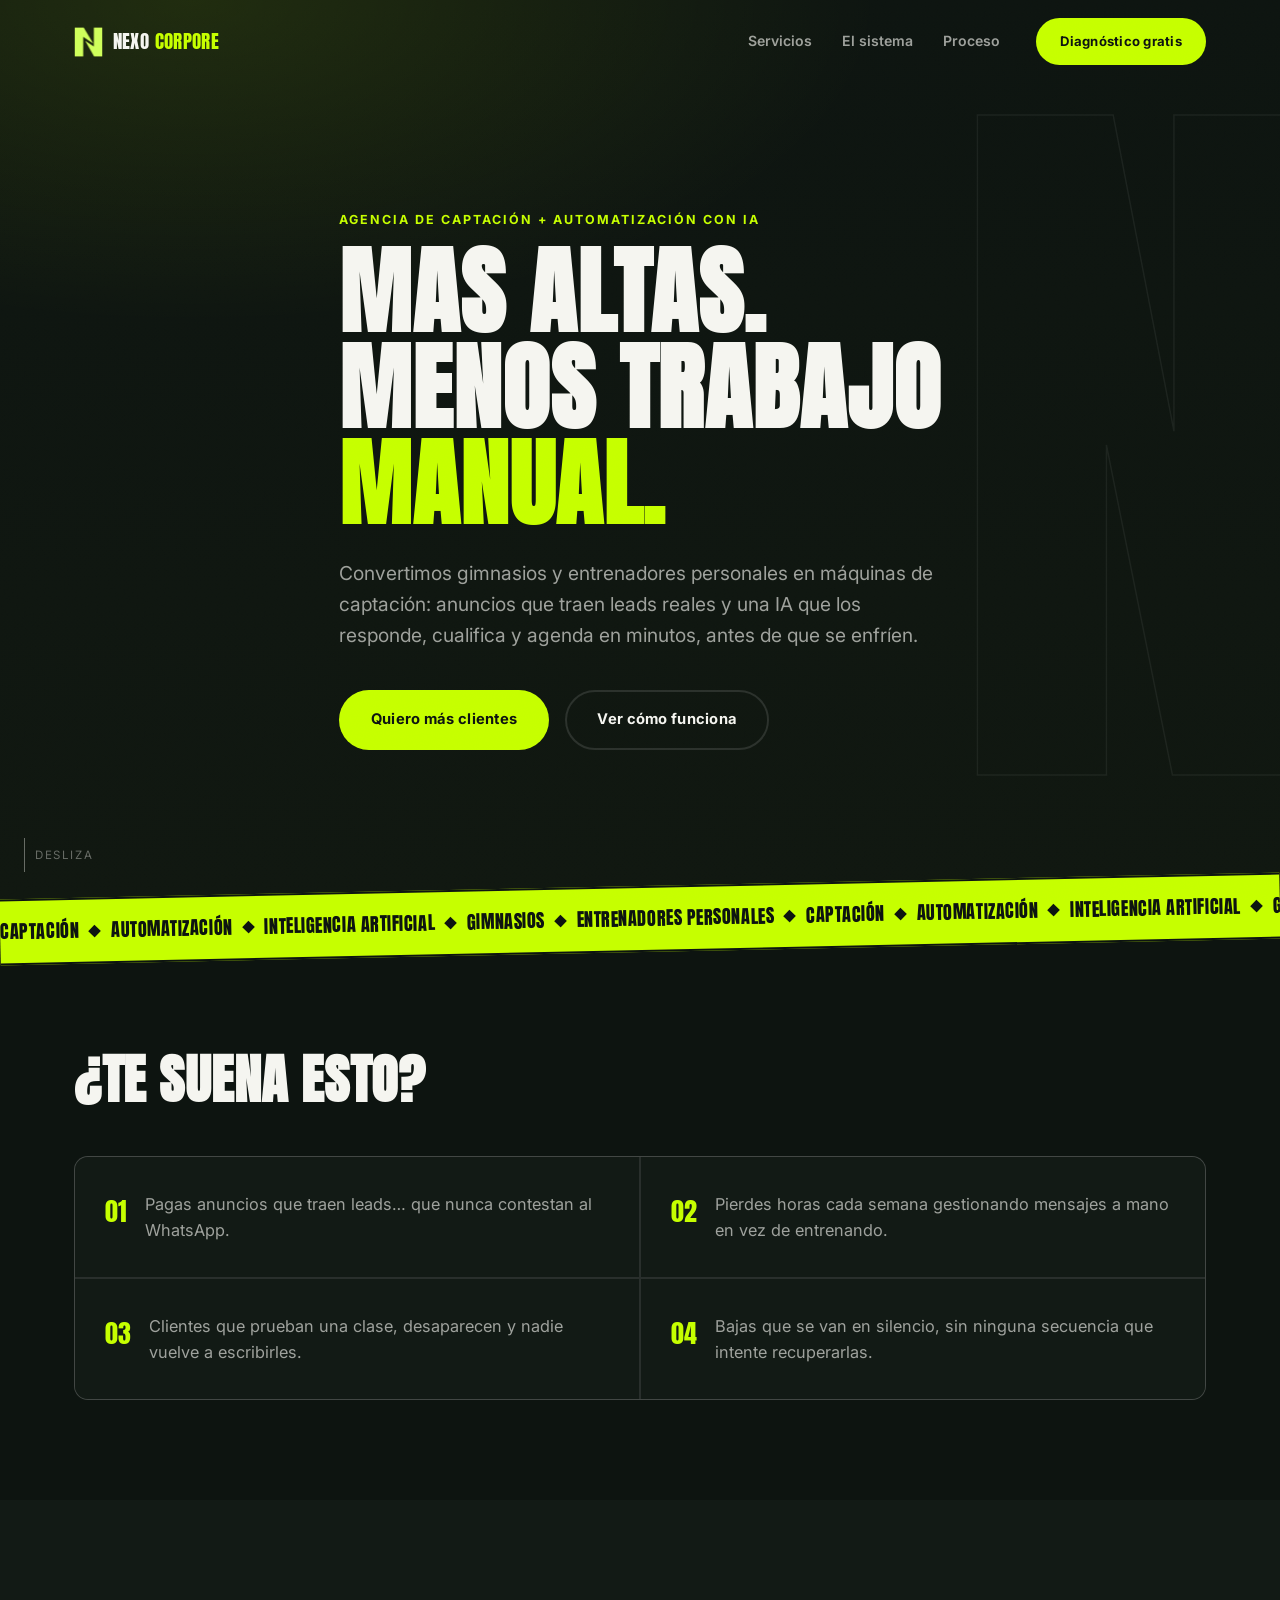
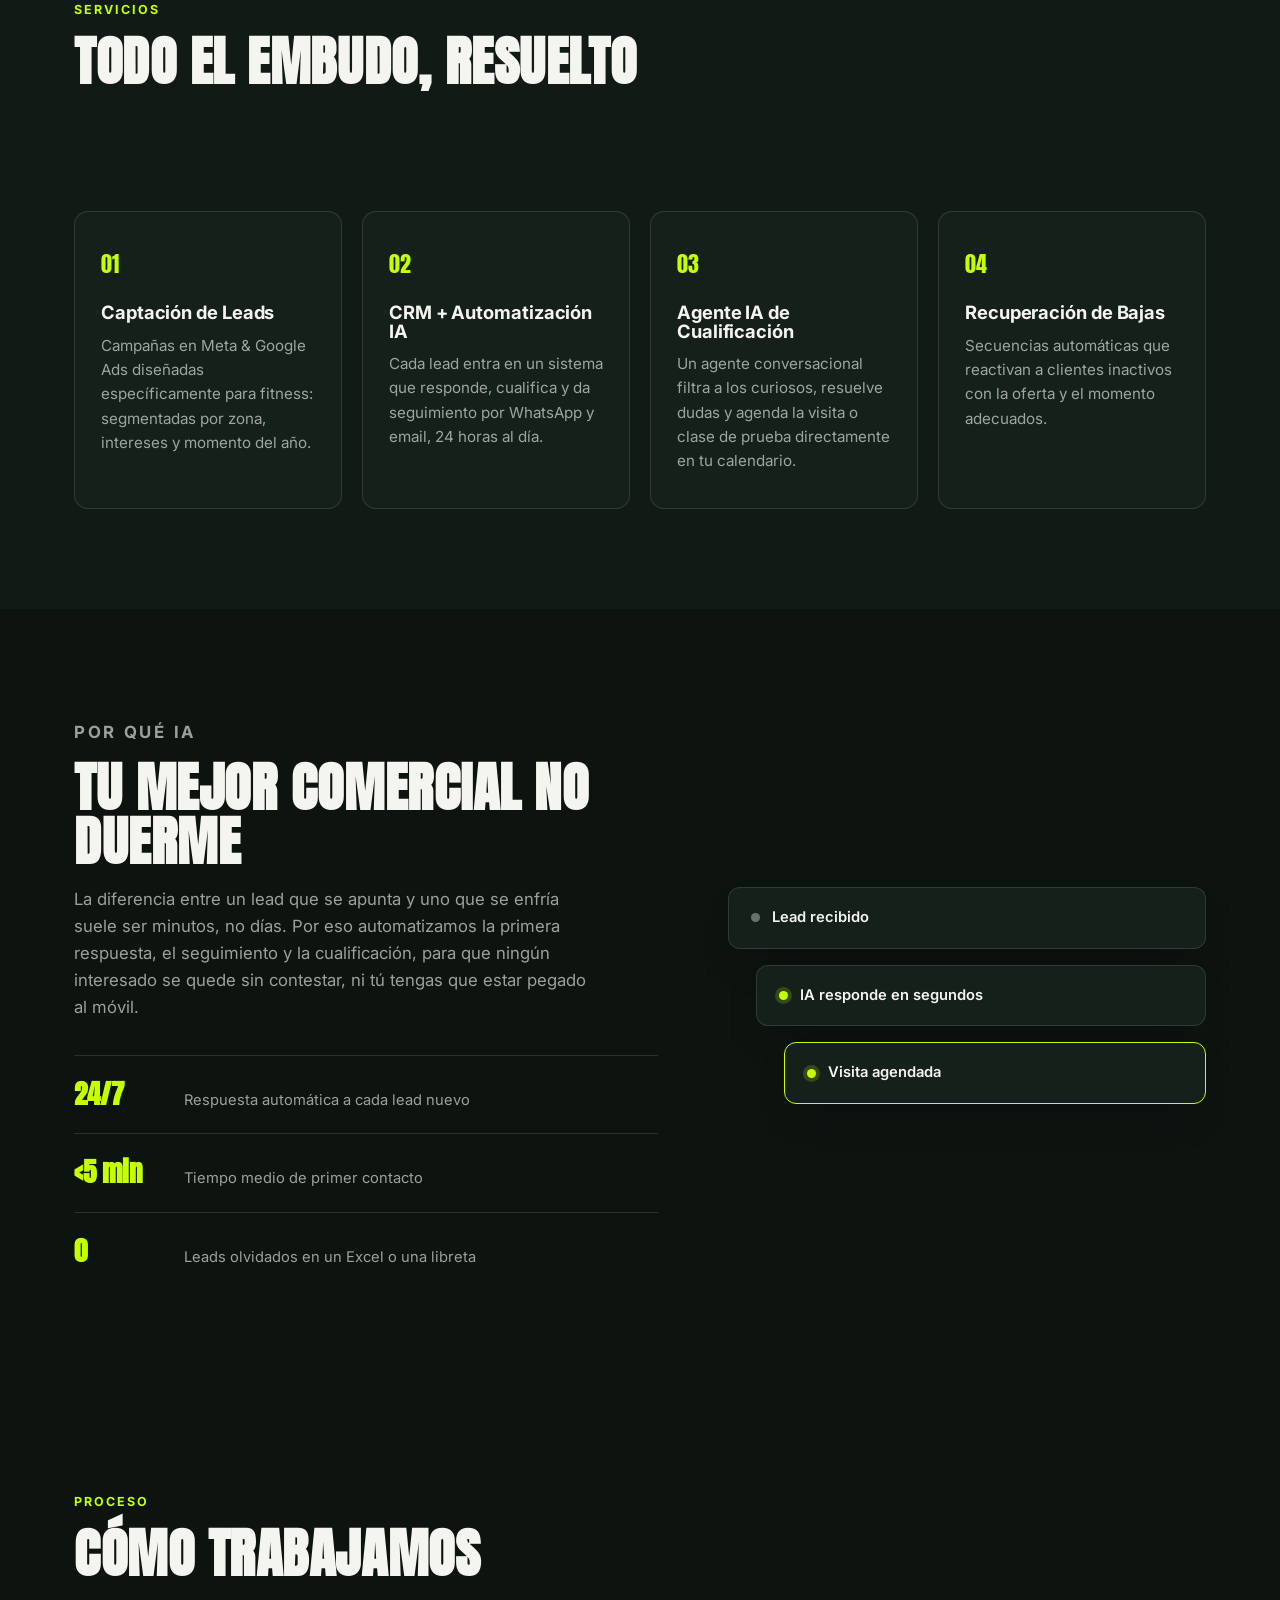
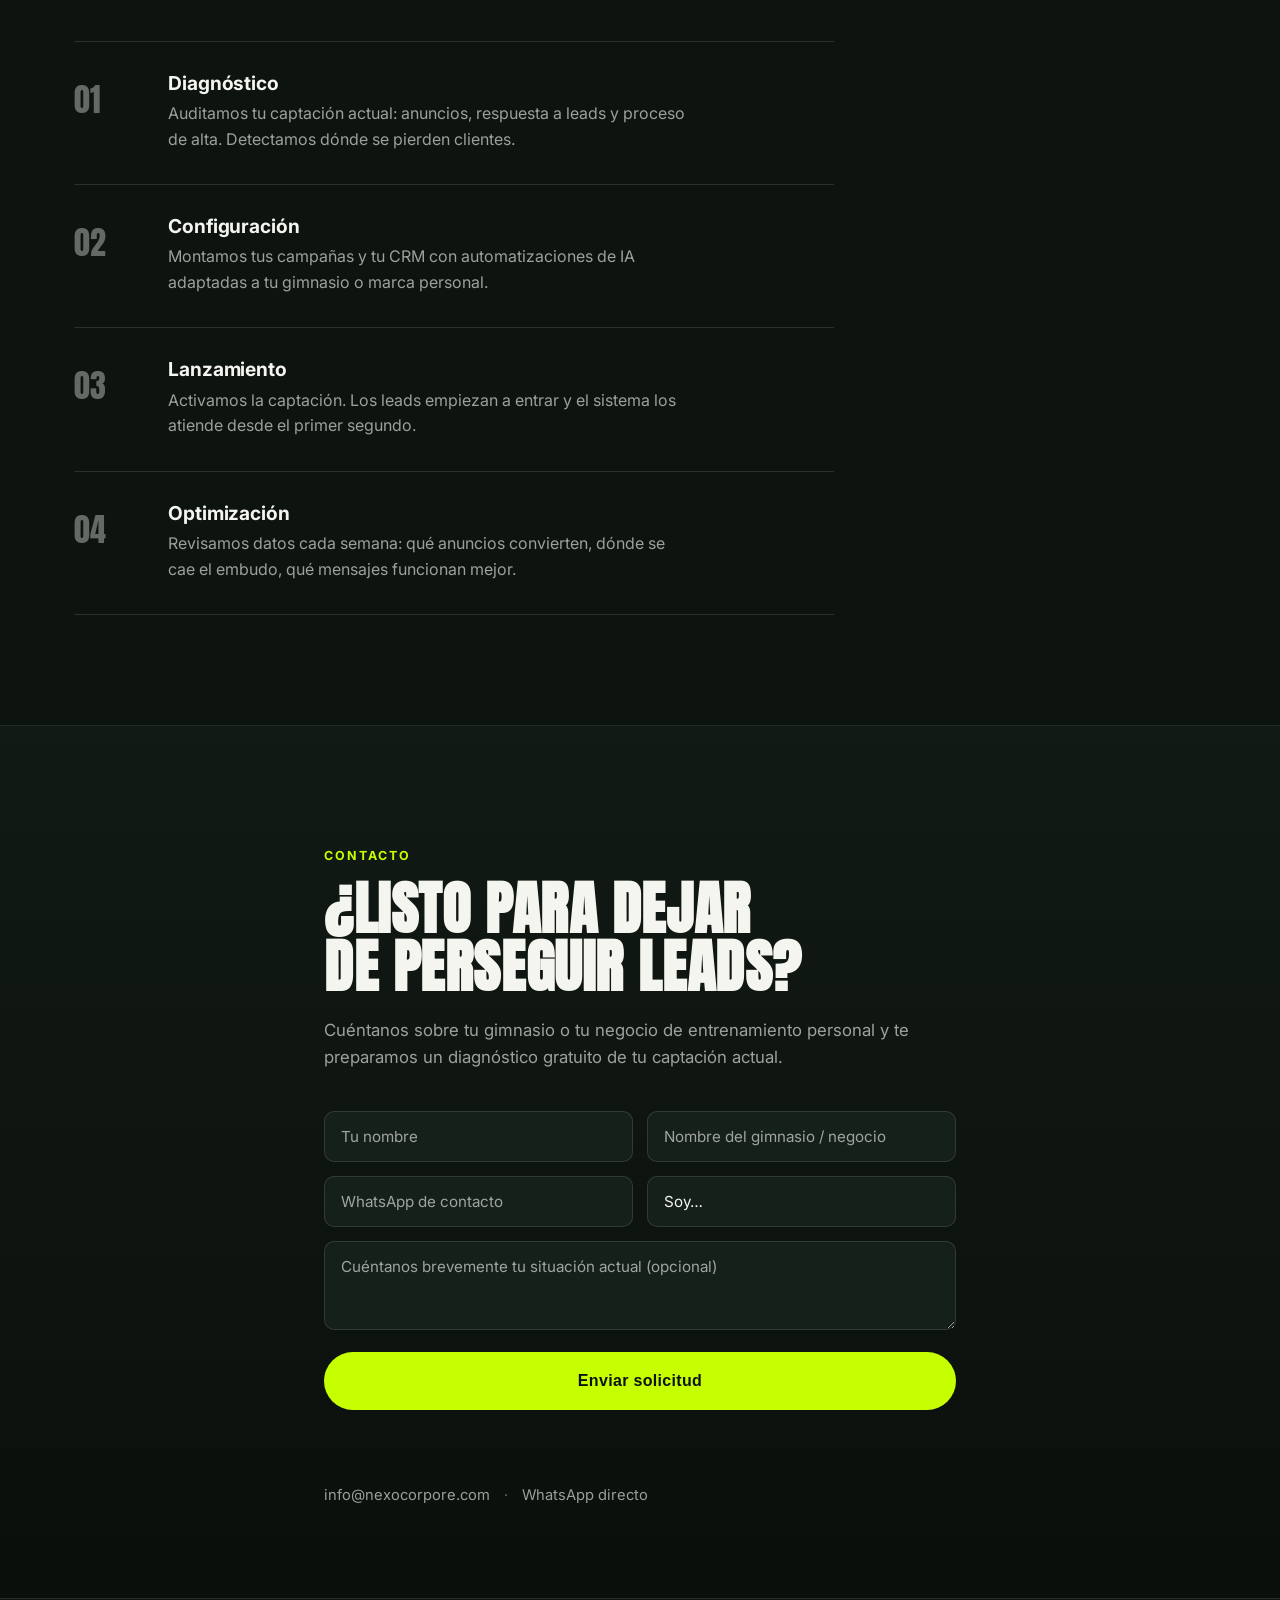
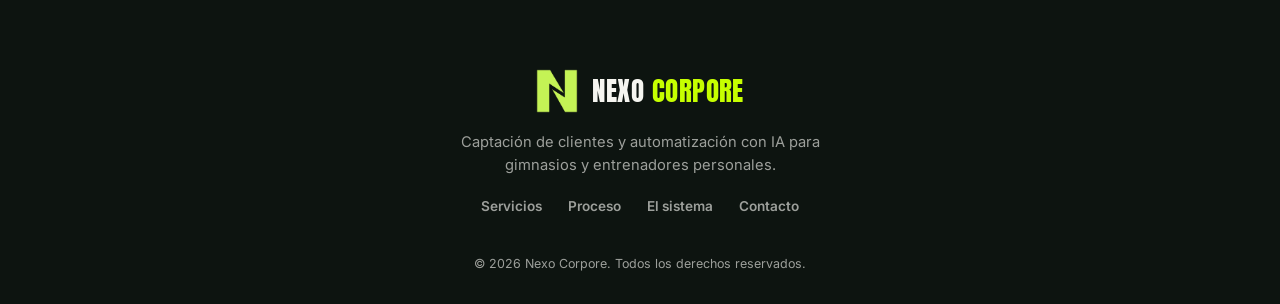
==== index.html @ 4dfdc534 "Primera version de la web de Nexo Corpore" ====
<!DOCTYPE html>
<html lang="es">
<head>
<meta charset="UTF-8">
<meta name="viewport" content="width=device-width, initial-scale=1.0">
<title>Nexo Corpore | Captación con IA para Gimnasios y Entrenadores</title>
<meta name="description" content="Capta más clientes para tu gimnasio o negocio de entrenamiento personal con anuncios y automatización con IA. Respuesta a leads 24/7, cero seguimiento manual. Diagnóstico gratuito.">
<meta name="robots" content="index, follow">
<link rel="canonical" href="https://www.nexocorpore.com/">

<!-- Open Graph -->
<meta property="og:type" content="website">
<meta property="og:site_name" content="Nexo Corpore">
<meta property="og:locale" content="es_ES">
<meta property="og:title" content="Nexo Corpore | Captación con IA para Gimnasios y Entrenadores">
<meta property="og:description" content="Captación de clientes y automatización con IA para gimnasios y entrenadores personales: anuncios, CRM y agentes de IA que responden y agendan leads 24/7.">
<meta property="og:url" content="https://www.nexocorpore.com/">
<meta property="og:image" content="https://www.nexocorpore.com/assets/logo-mark.png">

<!-- Twitter Card -->
<meta name="twitter:card" content="summary">
<meta name="twitter:title" content="Nexo Corpore | Captación con IA para Gimnasios y Entrenadores">
<meta name="twitter:description" content="Captación de clientes y automatización con IA para gimnasios y entrenadores personales.">
<meta name="twitter:image" content="https://www.nexocorpore.com/assets/logo-mark.png">

<link rel="icon" type="image/png" href="assets/logo-mark.png">
<link rel="apple-touch-icon" href="assets/logo-mark.png">
<link rel="preconnect" href="https://fonts.googleapis.com">
<link rel="preconnect" href="https://fonts.gstatic.com" crossorigin>
<link href="https://fonts.googleapis.com/css2?family=Anton&family=Inter:wght@400;500;600;700;800&display=swap" rel="stylesheet">
<link rel="stylesheet" href="css/styles.css">
<script type="application/ld+json">
{
  "@context": "https://schema.org",
  "@type": "ProfessionalService",
  "name": "Nexo Corpore",
  "description": "Agencia de captación de clientes y automatización con IA especializada en gimnasios, boxes y entrenadores personales.",
  "url": "https://www.nexocorpore.com/",
  "logo": "https://www.nexocorpore.com/assets/logo-mark.png",
  "image": "https://www.nexocorpore.com/assets/logo-mark.png",
  "email": "info@nexocorpore.com",
  "areaServed": "ES",
  "knowsAbout": [
    "Captación de clientes para gimnasios",
    "Automatización con inteligencia artificial",
    "Marketing digital para entrenadores personales",
    "Publicidad en Meta Ads y Google Ads"
  ],
  "serviceType": "Marketing de captación y automatización con IA"
}
</script>
</head>
<body>

<div class="grain"></div>

<header class="site-header" id="siteHeader">
  <div class="wrap header-inner">
    <a href="#top" class="brand">
      <img src="assets/logo-mark.png" alt="Nexo Corpore" class="brand-mark" width="240" height="251">
      <span class="brand-text" aria-hidden="true"><span class="t-light">Nexo</span> <span class="t-accent">Corpore</span></span>
    </a>
    <nav class="main-nav" id="mainNav" aria-label="Navegación principal">
      <a href="#servicios" class="nav-link">Servicios</a>
      <a href="#sistema" class="nav-link">El sistema</a>
      <a href="#proceso" class="nav-link">Proceso</a>
    </nav>
    <a href="#contacto" class="btn btn-accent btn-small header-cta">Diagnóstico gratis</a>
    <button class="burger" id="burger" aria-label="Abrir menú" aria-controls="mainNav" aria-expanded="false">
      <span></span><span></span><span></span>
    </button>
  </div>
</header>

<main id="top">

  <!-- HERO -->
  <section class="hero">
    <div class="hero-bg-mark" aria-hidden="true">N</div>
    <div class="wrap hero-inner">
      <p class="eyebrow reveal">Agencia de captación + automatización con IA</p>
      <h1 class="hero-title">
        <span class="reveal">MAS ALTAS.</span>
        <span class="reveal reveal-d1">MENOS TRABAJO</span>
        <span class="reveal reveal-d2 accent-text">MANUAL.</span>
      </h1>
      <p class="hero-sub reveal reveal-d3">
        Convertimos gimnasios y entrenadores personales en máquinas de captación:
        anuncios que traen leads reales y una IA que los responde, cualifica y agenda
        en minutos, antes de que se enfríen.
      </p>
      <div class="hero-cta reveal reveal-d3">
        <a href="#contacto" class="btn btn-accent">Quiero más clientes</a>
        <a href="#proceso" class="btn btn-ghost">Ver cómo funciona</a>
      </div>
    </div>
    <div class="scroll-cue" aria-hidden="true"><span></span> Desliza</div>
  </section>

  <!-- MARQUEE -->
  <div class="marquee" aria-hidden="true">
    <div class="marquee-track">
      <span>CAPTACIÓN&nbsp;&nbsp;&#9670;&nbsp;&nbsp;AUTOMATIZACIÓN&nbsp;&nbsp;&#9670;&nbsp;&nbsp;INTELIGENCIA ARTIFICIAL&nbsp;&nbsp;&#9670;&nbsp;&nbsp;GIMNASIOS&nbsp;&nbsp;&#9670;&nbsp;&nbsp;ENTRENADORES PERSONALES&nbsp;&nbsp;&#9670;&nbsp;&nbsp;</span>
      <span>CAPTACIÓN&nbsp;&nbsp;&#9670;&nbsp;&nbsp;AUTOMATIZACIÓN&nbsp;&nbsp;&#9670;&nbsp;&nbsp;INTELIGENCIA ARTIFICIAL&nbsp;&nbsp;&#9670;&nbsp;&nbsp;GIMNASIOS&nbsp;&nbsp;&#9670;&nbsp;&nbsp;ENTRENADORES PERSONALES&nbsp;&nbsp;&#9670;&nbsp;&nbsp;</span>
    </div>
  </div>

  <!-- PROBLEMA -->
  <section class="problem wrap">
    <h2 class="section-title reveal">¿TE SUENA ESTO?</h2>
    <div class="problem-grid">
      <div class="problem-card reveal">
        <span class="problem-num">01</span>
        <p>Pagas anuncios que traen leads&hellip; que nunca contestan al WhatsApp.</p>
      </div>
      <div class="problem-card reveal reveal-d1">
        <span class="problem-num">02</span>
        <p>Pierdes horas cada semana gestionando mensajes a mano en vez de entrenando.</p>
      </div>
      <div class="problem-card reveal reveal-d2">
        <span class="problem-num">03</span>
        <p>Clientes que prueban una clase, desaparecen y nadie vuelve a escribirles.</p>
      </div>
      <div class="problem-card reveal reveal-d3">
        <span class="problem-num">04</span>
        <p>Bajas que se van en silencio, sin ninguna secuencia que intente recuperarlas.</p>
      </div>
    </div>
  </section>

  <!-- SERVICIOS -->
  <section class="services" id="servicios">
    <div class="wrap">
      <p class="eyebrow reveal">Servicios</p>
      <h2 class="section-title reveal">TODO EL EMBUDO, RESUELTO</h2>
      <p class="section-lead reveal">
        Desde el primer clic hasta la primera clase. Cada pieza conectada, cada lead
        atendido, cero tareas manuales de por medio.
      </p>

      <div class="services-grid">
        <article class="service-card reveal">
          <span class="service-index">01</span>
          <h3>Captación de Leads</h3>
          <p>Campañas en Meta &amp; Google Ads diseñadas específicamente para fitness: segmentadas por zona, intereses y momento del año.</p>
        </article>
        <article class="service-card reveal reveal-d1">
          <span class="service-index">02</span>
          <h3>CRM + Automatización IA</h3>
          <p>Cada lead entra en un sistema que responde, cualifica y da seguimiento por WhatsApp y email, 24 horas al día.</p>
        </article>
        <article class="service-card reveal reveal-d2">
          <span class="service-index">03</span>
          <h3>Agente IA de Cualificación</h3>
          <p>Un agente conversacional filtra a los curiosos, resuelve dudas y agenda la visita o clase de prueba directamente en tu calendario.</p>
        </article>
        <article class="service-card reveal reveal-d3">
          <span class="service-index">04</span>
          <h3>Recuperación de Bajas</h3>
          <p>Secuencias automáticas que reactivan a clientes inactivos con la oferta y el momento adecuados.</p>
        </article>
      </div>
    </div>
  </section>

  <!-- EL SISTEMA -->
  <section class="system" id="sistema">
    <div class="wrap system-inner">
      <div class="system-copy">
        <p class="eyebrow reveal">Por qué IA</p>
        <h2 class="section-title reveal">TU MEJOR COMERCIAL NO DUERME</h2>
        <p class="reveal reveal-d1">
          La diferencia entre un lead que se apunta y uno que se enfría suele ser
          minutos, no días. Por eso automatizamos la primera respuesta, el
          seguimiento y la cualificación, para que ningún interesado se quede
          sin contestar, ni tú tengas que estar pegado al móvil.
        </p>
        <ul class="stat-list reveal reveal-d2">
          <li><strong>24/7</strong><span>Respuesta automática a cada lead nuevo</span></li>
          <li><strong>&lt;5 min</strong><span>Tiempo medio de primer contacto</span></li>
          <li><strong>0</strong><span>Leads olvidados en un Excel o una libreta</span></li>
        </ul>
      </div>
      <div class="system-visual reveal reveal-d1" aria-hidden="true">
        <div class="visual-card">
          <span class="dot"></span> Lead recibido
        </div>
        <div class="visual-card visual-card-2">
          <span class="dot dot-accent"></span> IA responde en segundos
        </div>
        <div class="visual-card visual-card-3">
          <span class="dot dot-accent"></span> Visita agendada
        </div>
      </div>
    </div>
  </section>

  <!-- PROCESO -->
  <section class="process wrap" id="proceso">
    <p class="eyebrow reveal">Proceso</p>
    <h2 class="section-title reveal">CÓMO TRABAJAMOS</h2>

    <div class="process-list">
      <div class="process-step reveal">
        <span class="process-num">01</span>
        <div>
          <h3>Diagnóstico</h3>
          <p>Auditamos tu captación actual: anuncios, respuesta a leads y proceso de alta. Detectamos dónde se pierden clientes.</p>
        </div>
      </div>
      <div class="process-step reveal reveal-d1">
        <span class="process-num">02</span>
        <div>
          <h3>Configuración</h3>
          <p>Montamos tus campañas y tu CRM con automatizaciones de IA adaptadas a tu gimnasio o marca personal.</p>
        </div>
      </div>
      <div class="process-step reveal reveal-d2">
        <span class="process-num">03</span>
        <div>
          <h3>Lanzamiento</h3>
          <p>Activamos la captación. Los leads empiezan a entrar y el sistema los atiende desde el primer segundo.</p>
        </div>
      </div>
      <div class="process-step reveal reveal-d3">
        <span class="process-num">04</span>
        <div>
          <h3>Optimización</h3>
          <p>Revisamos datos cada semana: qué anuncios convierten, dónde se cae el embudo, qué mensajes funcionan mejor.</p>
        </div>
      </div>
    </div>
  </section>

  <!-- CTA / CONTACTO -->
  <section class="cta-section" id="contacto">
    <div class="wrap cta-inner">
      <p class="eyebrow reveal">Contacto</p>
      <h2 class="cta-title reveal">¿LISTO PARA DEJAR<br>DE PERSEGUIR LEADS?</h2>
      <p class="reveal reveal-d1">
        Cuéntanos sobre tu gimnasio o tu negocio de entrenamiento personal y te
        preparamos un diagnóstico gratuito de tu captación actual.
      </p>

      <form class="cta-form reveal reveal-d2" id="ctaForm" action="https://formspree.io/f/myeyrdkp" method="POST">
        <div class="form-row">
          <div class="field">
            <label for="fNombre" class="sr-only">Tu nombre</label>
            <input type="text" id="fNombre" name="nombre" placeholder="Tu nombre" required>
          </div>
          <div class="field">
            <label for="fNegocio" class="sr-only">Nombre del gimnasio o negocio</label>
            <input type="text" id="fNegocio" name="negocio" placeholder="Nombre del gimnasio / negocio" required>
          </div>
        </div>
        <div class="form-row">
          <div class="field">
            <label for="fTelefono" class="sr-only">WhatsApp de contacto</label>
            <input type="tel" id="fTelefono" name="telefono" placeholder="WhatsApp de contacto" required>
          </div>
          <div class="field">
            <label for="fTipo" class="sr-only">Tipo de negocio</label>
            <select id="fTipo" name="tipo" required>
              <option value="" disabled selected>Soy&hellip;</option>
              <option value="Gimnasio">Gimnasio / box</option>
              <option value="Entrenador personal">Entrenador/a personal</option>
              <option value="Otro">Otro</option>
            </select>
          </div>
        </div>
        <div class="field">
          <label for="fMensaje" class="sr-only">Cuéntanos brevemente tu situación actual (opcional)</label>
          <textarea id="fMensaje" name="mensaje" rows="3" placeholder="Cuéntanos brevemente tu situación actual (opcional)"></textarea>
        </div>
        <input type="hidden" name="_subject" value="Nueva solicitud de diagnóstico — Nexo Corpore">
        <input type="text" name="_gotcha" class="sr-only" tabindex="-1" autocomplete="off">
        <button type="submit" class="btn btn-accent btn-wide">Enviar solicitud</button>
        <p class="form-msg" id="formMsg" role="status" aria-live="polite"></p>
      </form>

      <div class="contact-alt reveal reveal-d3">
        <a href="mailto:info@nexocorpore.com">info@nexocorpore.com</a>
        <span class="sep">&middot;</span>
        <a href="https://wa.me/34645230768" target="_blank" rel="noopener">WhatsApp directo</a>
      </div>
    </div>
  </section>

</main>

<footer class="site-footer">
  <div class="wrap footer-inner">
    <div class="footer-brand">
      <img src="assets/logo-mark.png" alt="" class="footer-mark" width="240" height="251">
      <span class="footer-brand-text"><span class="t-light">Nexo</span> <span class="t-accent">Corpore</span></span>
    </div>
    <p class="footer-tagline">Captación de clientes y automatización con IA para gimnasios y entrenadores personales.</p>
    <nav class="footer-nav" aria-label="Navegación de pie de página">
      <a href="#servicios">Servicios</a>
      <a href="#proceso">Proceso</a>
      <a href="#sistema">El sistema</a>
      <a href="#contacto">Contacto</a>
    </nav>
    <p class="footer-copy">&copy; <span id="year"></span> Nexo Corpore. Todos los derechos reservados.</p>
  </div>
</footer>

<script src="js/main.js"></script>
</body>
</html>
---- css/styles.css ----
/* ---------- Nexo Corpore — Design tokens ---------- */
:root{
  --bg: #0D1410;
  --bg-alt: #121A15;
  --bg-card: #16201A;
  --accent: #C6FF00;
  --accent-dim: #9ED400;
  --light: #F5F5F0;
  --muted: rgba(245,245,240,.62);
  --muted-2: rgba(245,245,240,.38);
  --line: rgba(245,245,240,.12);

  --f-display: 'Anton', 'Arial Narrow', sans-serif;
  --f-body: 'Inter', sans-serif;

  --wrap: 1180px;
  --radius: 14px;
}

*,*::before,*::after{ box-sizing:border-box; }
html{ scroll-behavior:smooth; }
body{
  margin:0;
  background:var(--bg);
  color:var(--light);
  font-family:var(--f-body);
  font-size:16px;
  line-height:1.6;
  -webkit-font-smoothing:antialiased;
  overflow-x:hidden;
}
img{ max-width:100%; display:block; }
a{ color:inherit; text-decoration:none; }
ul{ list-style:none; margin:0; padding:0; }
.wrap{ max-width:var(--wrap); margin:0 auto; padding:0 24px; }
.sr-only{
  position:absolute; width:1px; height:1px; padding:0; margin:-1px;
  overflow:hidden; clip:rect(0,0,0,0); white-space:nowrap; border:0;
}

/* ---------- Grain overlay ---------- */
.grain{
  position:fixed; inset:0; pointer-events:none; z-index:999;
  opacity:.05; mix-blend-mode:overlay;
  background-image:url("data:image/svg+xml;utf8,<svg xmlns='http://www.w3.org/2000/svg' width='120' height='120'><filter id='n'><feTurbulence type='fractalNoise' baseFrequency='0.9' numOctaves='2' stitchTiles='stitch'/></filter><rect width='100%25' height='100%25' filter='url(%23n)'/></svg>");
}

/* ---------- Typography ---------- */
h1,h2,h3{
  font-family:var(--f-display);
  text-transform:uppercase;
  letter-spacing:.01em;
  line-height:1;
  margin:0;
}
.eyebrow{
  font-size:.78rem;
  font-weight:700;
  letter-spacing:.16em;
  text-transform:uppercase;
  color:var(--accent);
  margin:0 0 14px;
}
.section-title{
  font-size:clamp(2rem, 5vw, 3.4rem);
  color:var(--light);
  margin-bottom:18px;
}
.section-lead{
  max-width:560px;
  color:var(--muted);
  font-size:1.05rem;
}
.accent-text{ color:var(--accent); }

/* ---------- Buttons ---------- */
.btn{
  display:inline-flex;
  align-items:center;
  justify-content:center;
  gap:8px;
  padding:16px 30px;
  border-radius:999px;
  font-weight:700;
  font-size:.92rem;
  letter-spacing:.02em;
  border:2px solid transparent;
  cursor:pointer;
  transition:transform .25s ease, background .25s ease, border-color .25s ease, color .25s ease;
  white-space:nowrap;
}
.btn-accent{ background:var(--accent); color:#0D1410; }
.btn-accent:hover{ transform:translateY(-3px); background:var(--light); }
.btn-ghost{ border-color:var(--line); color:var(--light); }
.btn-ghost:hover{ border-color:var(--accent); color:var(--accent); transform:translateY(-3px); }
.btn-small{ padding:11px 22px; font-size:.82rem; }
.btn-wide{ width:100%; padding:18px; font-size:1rem; }

/* ---------- Header ---------- */
.site-header{
  position:fixed; top:0; left:0; right:0; z-index:100;
  padding:18px 0;
  transition:background .3s ease, padding .3s ease, backdrop-filter .3s ease;
}
.site-header.scrolled{
  background:rgba(13,20,16,.86);
  backdrop-filter:blur(10px);
  padding:12px 0;
  border-bottom:1px solid var(--line);
}
.header-inner{ display:flex; align-items:center; gap:28px; }
.brand{ display:flex; align-items:center; gap:10px; }
.brand-mark{ height:30px; width:auto; }
.brand-text{ font-family:var(--f-display); text-transform:uppercase; font-size:1.2rem; letter-spacing:.015em; display:inline-flex; gap:6px; white-space:nowrap; }
.t-light{ color:var(--light); }
.t-accent{ color:var(--accent); }
.main-nav{ display:flex; gap:30px; margin-left:auto; }
.nav-link{
  font-size:.88rem; font-weight:600; color:var(--muted);
  position:relative; padding:4px 0; transition:color .2s ease;
}
.nav-link::after{
  content:''; position:absolute; left:0; bottom:0; width:0; height:2px;
  background:var(--accent); transition:width .25s ease;
}
.nav-link:hover{ color:var(--light); }
.nav-link:hover::after{ width:100%; }
.header-cta{ margin-left:8px; }
.burger{
  display:none; flex-direction:column; justify-content:center; gap:5px;
  width:40px; height:40px; background:none; border:none; cursor:pointer; margin-left:auto;
  position:relative; z-index:101;
}
.burger span{ height:2px; background:var(--light); border-radius:2px; transition:transform .25s ease, opacity .25s ease; }
.burger.active span:nth-child(1){ transform:translateY(7px) rotate(45deg); }
.burger.active span:nth-child(2){ opacity:0; }
.burger.active span:nth-child(3){ transform:translateY(-7px) rotate(-45deg); }

/* ---------- Hero ---------- */
.hero{
  position:relative;
  min-height:100vh;
  display:flex;
  flex-direction:column;
  justify-content:center;
  padding:140px 0 80px;
  overflow:hidden;
  background:
    radial-gradient(ellipse 90% 60% at 15% 0%, rgba(198,255,0,.10), transparent 60%),
    linear-gradient(180deg, #0D1410 0%, #101710 100%);
}
.hero-bg-mark{
  position:absolute;
  top:50%; right:-4vw; transform:translateY(-50%);
  font-family:var(--f-display);
  font-size:min(60vw, 900px);
  line-height:1;
  color:transparent;
  -webkit-text-stroke:1.5px rgba(245,245,240,.06);
  z-index:0;
  user-select:none;
  pointer-events:none;
}
.hero-inner{ position:relative; z-index:1; max-width:900px; }
.hero-title{ font-size:clamp(2.6rem, 8vw, 6rem); margin-bottom:26px; }
.hero-title span{ display:block; }
.hero-sub{
  font-size:clamp(1rem, 1.6vw, 1.2rem);
  color:var(--muted);
  max-width:600px;
  margin:0 0 40px;
}
.hero-cta{ display:flex; gap:16px; flex-wrap:wrap; }

.scroll-cue{
  position:absolute; bottom:28px; left:24px;
  display:flex; align-items:center; gap:10px;
  font-size:.72rem; letter-spacing:.14em; text-transform:uppercase; color:var(--muted-2);
}
.scroll-cue span{
  width:1px; height:34px; background:var(--muted-2); position:relative; overflow:hidden;
}
.scroll-cue span::after{
  content:''; position:absolute; top:-100%; left:0; width:100%; height:100%;
  background:var(--accent); animation:scrollLine 1.8s ease-in-out infinite;
}
@keyframes scrollLine{ 0%{ top:-100%; } 60%{ top:100%; } 100%{ top:100%; } }

/* ---------- Marquee ---------- */
.marquee{
  background:var(--accent); color:#0D1410;
  padding:16px 0; overflow:hidden; white-space:nowrap;
  transform:rotate(-1.2deg); margin:-14px 0 60px;
  border-top:2px solid #0D1410; border-bottom:2px solid #0D1410;
}
.marquee-track{ display:inline-flex; animation:marquee 26s linear infinite; }
.marquee-track span{
  font-family:var(--f-display); text-transform:uppercase;
  font-size:1.15rem; letter-spacing:.03em; padding-right:0;
}
@keyframes marquee{ from{ transform:translateX(0); } to{ transform:translateX(-50%); } }

/* ---------- Problem ---------- */
.problem{ padding:40px 24px 100px; }
.problem .section-title{ max-width:640px; margin-bottom:50px; }
.problem-grid{
  display:grid;
  grid-template-columns:repeat(2, 1fr);
  gap:2px;
  background:var(--line);
  border:1px solid var(--line);
  border-radius:var(--radius);
  overflow:hidden;
}
.problem-card{
  background:var(--bg-alt);
  padding:34px 30px;
  display:flex; gap:18px; align-items:flex-start;
}
.problem-num{
  font-family:var(--f-display);
  font-size:1.6rem;
  color:var(--accent);
  flex-shrink:0;
}
.problem-card p{ margin:0; color:var(--muted); font-size:1.02rem; }

/* ---------- Services ---------- */
.services{ padding:100px 0; background:var(--bg-alt); }
.services-grid{
  display:grid;
  grid-template-columns:repeat(4, 1fr);
  gap:20px;
  margin-top:50px;
}
.service-card{
  background:var(--bg-card);
  border:1px solid var(--line);
  border-radius:var(--radius);
  padding:34px 26px;
  transition:transform .3s ease, border-color .3s ease, background .3s ease;
}
.service-card:hover{
  transform:translateY(-8px);
  border-color:var(--accent);
  background:#182319;
}
.service-index{
  font-family:var(--f-display);
  color:var(--accent);
  font-size:1.4rem;
  display:block;
  margin-bottom:22px;
}
.service-card h3{
  font-family:var(--f-body); font-weight:700; text-transform:none;
  font-size:1.15rem; letter-spacing:-.005em; margin-bottom:12px; color:var(--light);
}
.service-card p{ color:var(--muted); font-size:.95rem; margin:0; }

/* ---------- System ---------- */
.system{ padding:110px 0; }
.system-inner{
  display:grid;
  grid-template-columns:1.1fr .9fr;
  gap:70px;
  align-items:center;
}
.system-copy p{ color:var(--muted); font-size:1.05rem; max-width:520px; }
.stat-list{ display:flex; flex-direction:column; gap:18px; margin-top:34px; }
.stat-list li{ display:flex; align-items:baseline; gap:18px; border-top:1px solid var(--line); padding-top:16px; }
.stat-list strong{ font-family:var(--f-display); font-size:1.7rem; color:var(--accent); min-width:92px; }
.stat-list span{ color:var(--muted); font-size:.92rem; }

.system-visual{ display:flex; flex-direction:column; gap:16px; }
.visual-card{
  background:var(--bg-card);
  border:1px solid var(--line);
  border-radius:12px;
  padding:18px 22px;
  display:flex; align-items:center; gap:12px;
  font-size:.92rem; font-weight:600;
  box-shadow:0 20px 40px -20px rgba(0,0,0,.5);
}
.visual-card-2{ margin-left:28px; }
.visual-card-3{ margin-left:56px; border-color:var(--accent); }
.dot{ width:9px; height:9px; border-radius:50%; background:var(--muted-2); flex-shrink:0; }
.dot-accent{ background:var(--accent); box-shadow:0 0 0 4px rgba(198,255,0,.18); }

/* ---------- Process ---------- */
.process{ padding:110px 24px; }
.process .section-title{ margin-bottom:60px; }
.process-list{ max-width:760px; }
.process-step{
  display:flex; gap:30px; align-items:flex-start;
  padding:32px 0; border-top:1px solid var(--line);
}
.process-step:last-child{ border-bottom:1px solid var(--line); }
.process-num{
  font-family:var(--f-display);
  font-size:2rem; color:var(--muted-2); flex-shrink:0; width:64px;
}
.process-step h3{
  font-family:var(--f-body); font-weight:700; text-transform:none;
  font-size:1.2rem; letter-spacing:-.005em; margin-bottom:8px; color:var(--light);
}
.process-step p{ color:var(--muted); margin:0; max-width:520px; }

/* ---------- CTA / Contact ---------- */
.cta-section{
  padding:120px 0 90px;
  background:linear-gradient(180deg, var(--bg-alt), #0A0F0B);
  border-top:1px solid var(--line);
}
.cta-inner{ max-width:680px; }
.cta-title{ font-size:clamp(2.2rem, 6vw, 3.6rem); margin-bottom:22px; }
.cta-inner > p:not(.eyebrow){ color:var(--muted); font-size:1.05rem; margin-bottom:40px; }

.cta-form{ display:flex; flex-direction:column; gap:14px; margin-bottom:26px; }
.form-row{ display:grid; grid-template-columns:1fr 1fr; gap:14px; }
.cta-form input, .cta-form select, .cta-form textarea{
  width:100%;
  background:var(--bg-card);
  border:1px solid var(--line);
  border-radius:10px;
  padding:15px 16px;
  color:var(--light);
  font-family:var(--f-body);
  font-size:.95rem;
  transition:border-color .2s ease;
}
.cta-form input:focus, .cta-form select:focus, .cta-form textarea:focus{
  outline:none; border-color:var(--accent);
}
.cta-form textarea{ resize:vertical; }
.cta-form select{ appearance:none; }
.cta-form .field{ min-width:0; }
.cta-form ::placeholder{ color:var(--muted); opacity:1; }
.form-msg{ min-height:1.4em; margin:14px 0 0; font-size:.92rem; font-weight:600; }
.form-msg.success{ color:var(--accent); }
.form-msg.error{ color:#ff8a5c; }
.contact-alt{ color:var(--muted); font-size:.92rem; }
.contact-alt a:hover{ color:var(--accent); }
.contact-alt .sep{ margin:0 10px; color:var(--muted-2); }

/* ---------- Footer ---------- */
.site-footer{ padding:70px 0 30px; border-top:1px solid var(--line); }
.footer-inner{ display:flex; flex-direction:column; align-items:center; text-align:center; gap:18px; }
.footer-brand{ display:flex; align-items:center; gap:14px; }
.footer-mark{ height:44px; width:auto; opacity:.95; }
.footer-brand-text{ font-family:var(--f-display); text-transform:uppercase; font-size:1.7rem; letter-spacing:.015em; display:inline-flex; gap:8px; }
.footer-tagline{ color:var(--muted); max-width:420px; font-size:.92rem; margin:0; }
.footer-nav{ display:flex; gap:26px; flex-wrap:wrap; justify-content:center; }
.footer-nav a{ font-size:.85rem; color:var(--muted); font-weight:600; }
.footer-nav a:hover{ color:var(--accent); }
.footer-copy{ color:var(--muted); font-size:.78rem; margin:18px 0 0; }

/* ---------- Reveal animation ---------- */
.reveal{ opacity:0; transform:translateY(26px); transition:opacity .7s ease, transform .7s ease; }
.reveal.in{ opacity:1; transform:translateY(0); }
.reveal-d1{ transition-delay:.08s; }
.reveal-d2{ transition-delay:.16s; }
.reveal-d3{ transition-delay:.24s; }

/* ---------- Responsive ---------- */
@media (max-width: 980px){
  .services-grid{ grid-template-columns:repeat(2, 1fr); }
  .system-inner{ grid-template-columns:1fr; gap:50px; }
  .system-visual{ order:-1; }
}
@media (prefers-reduced-motion: reduce){
  html{ scroll-behavior:auto; }
  .reveal{ transition:none; opacity:1; transform:none; }
  .marquee-track{ animation:none; }
  .scroll-cue span::after{ animation:none; }
  .btn:hover, .service-card:hover{ transform:none; }
}

@media (max-width: 760px){
  .main-nav, .header-cta{ display:none; }
  .burger{ display:flex; }
  .main-nav.open{
    display:flex; flex-direction:column; gap:0;
    position:fixed; top:0; right:0; height:100vh; width:72vw; max-width:320px;
    background:#0F1611; padding:100px 32px 32px; z-index:99;
    box-shadow:-20px 0 40px rgba(0,0,0,.4);
  }
  .main-nav.open .nav-link{ padding:16px 0; border-bottom:1px solid var(--line); }
  .problem-grid{ grid-template-columns:1fr; }
  .services-grid{ grid-template-columns:1fr; }
  .form-row{ grid-template-columns:1fr; }
  .visual-card-2, .visual-card-3{ margin-left:0; }
}
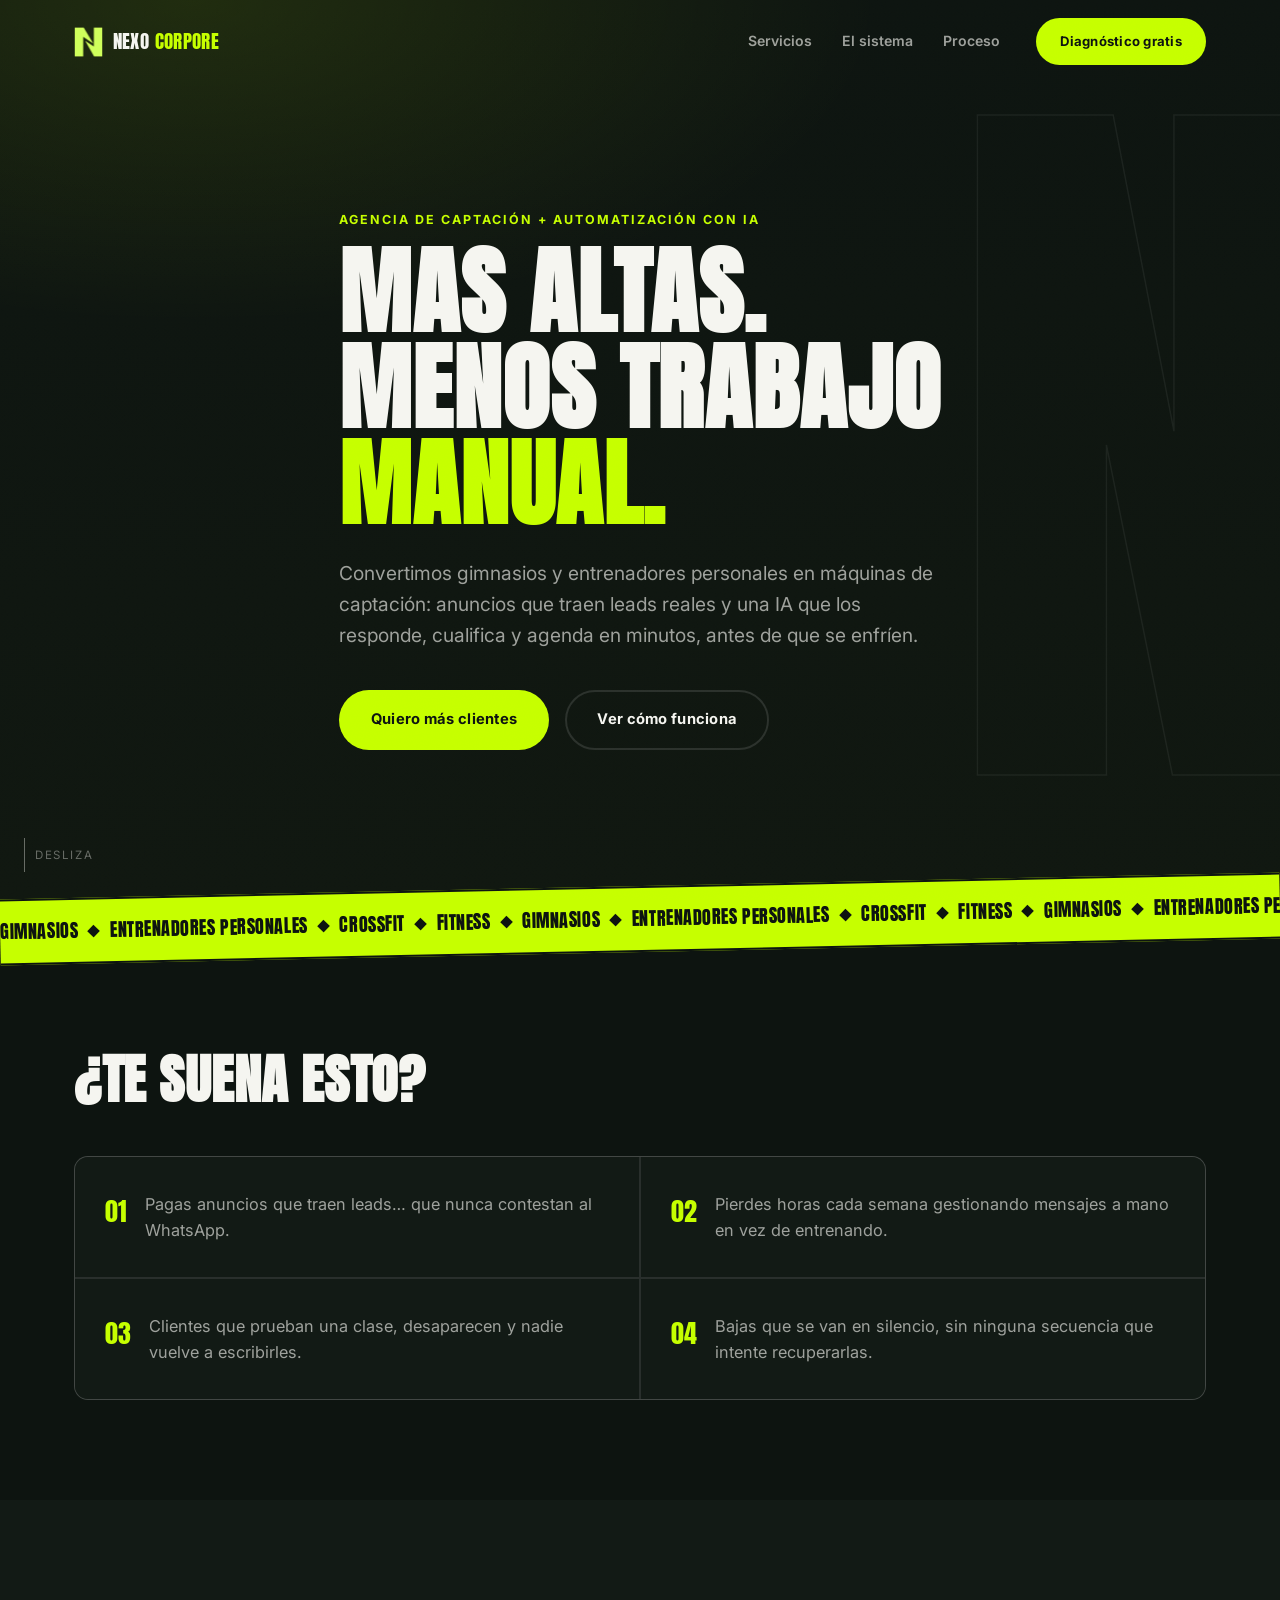
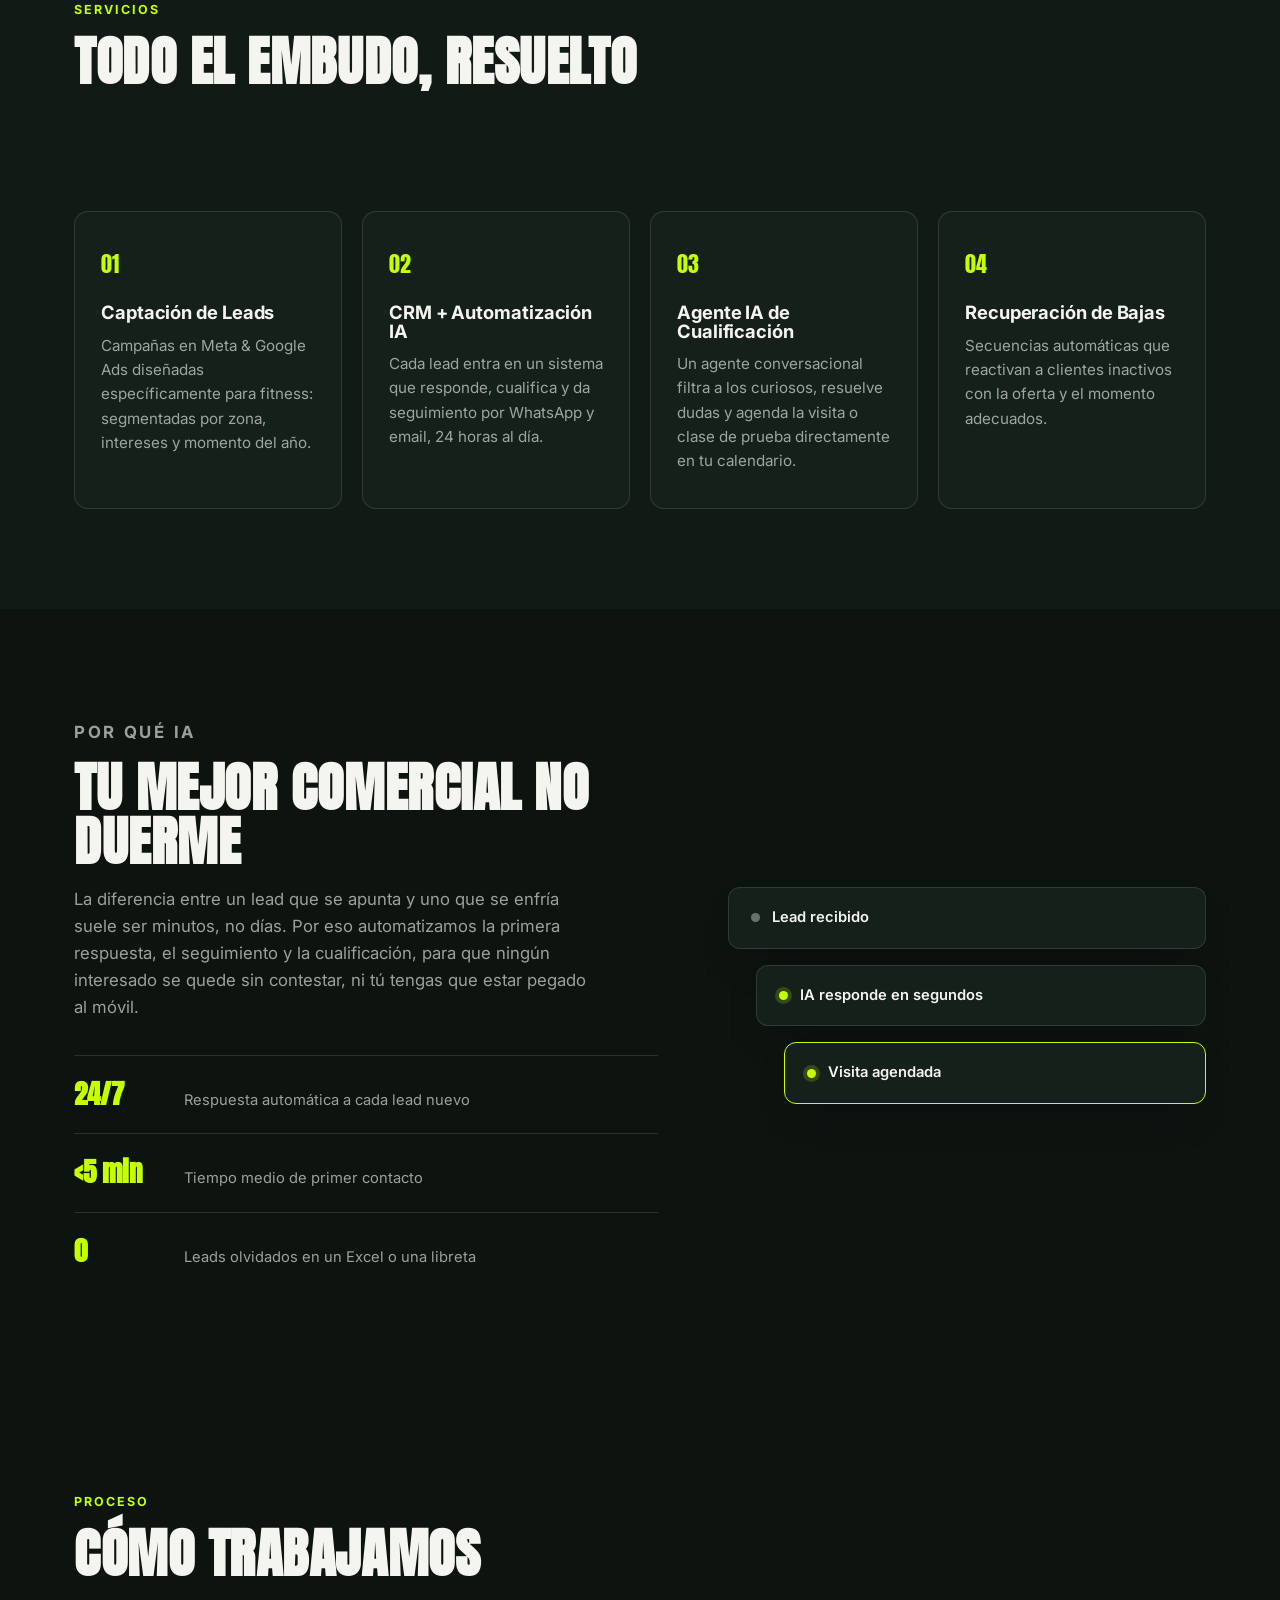
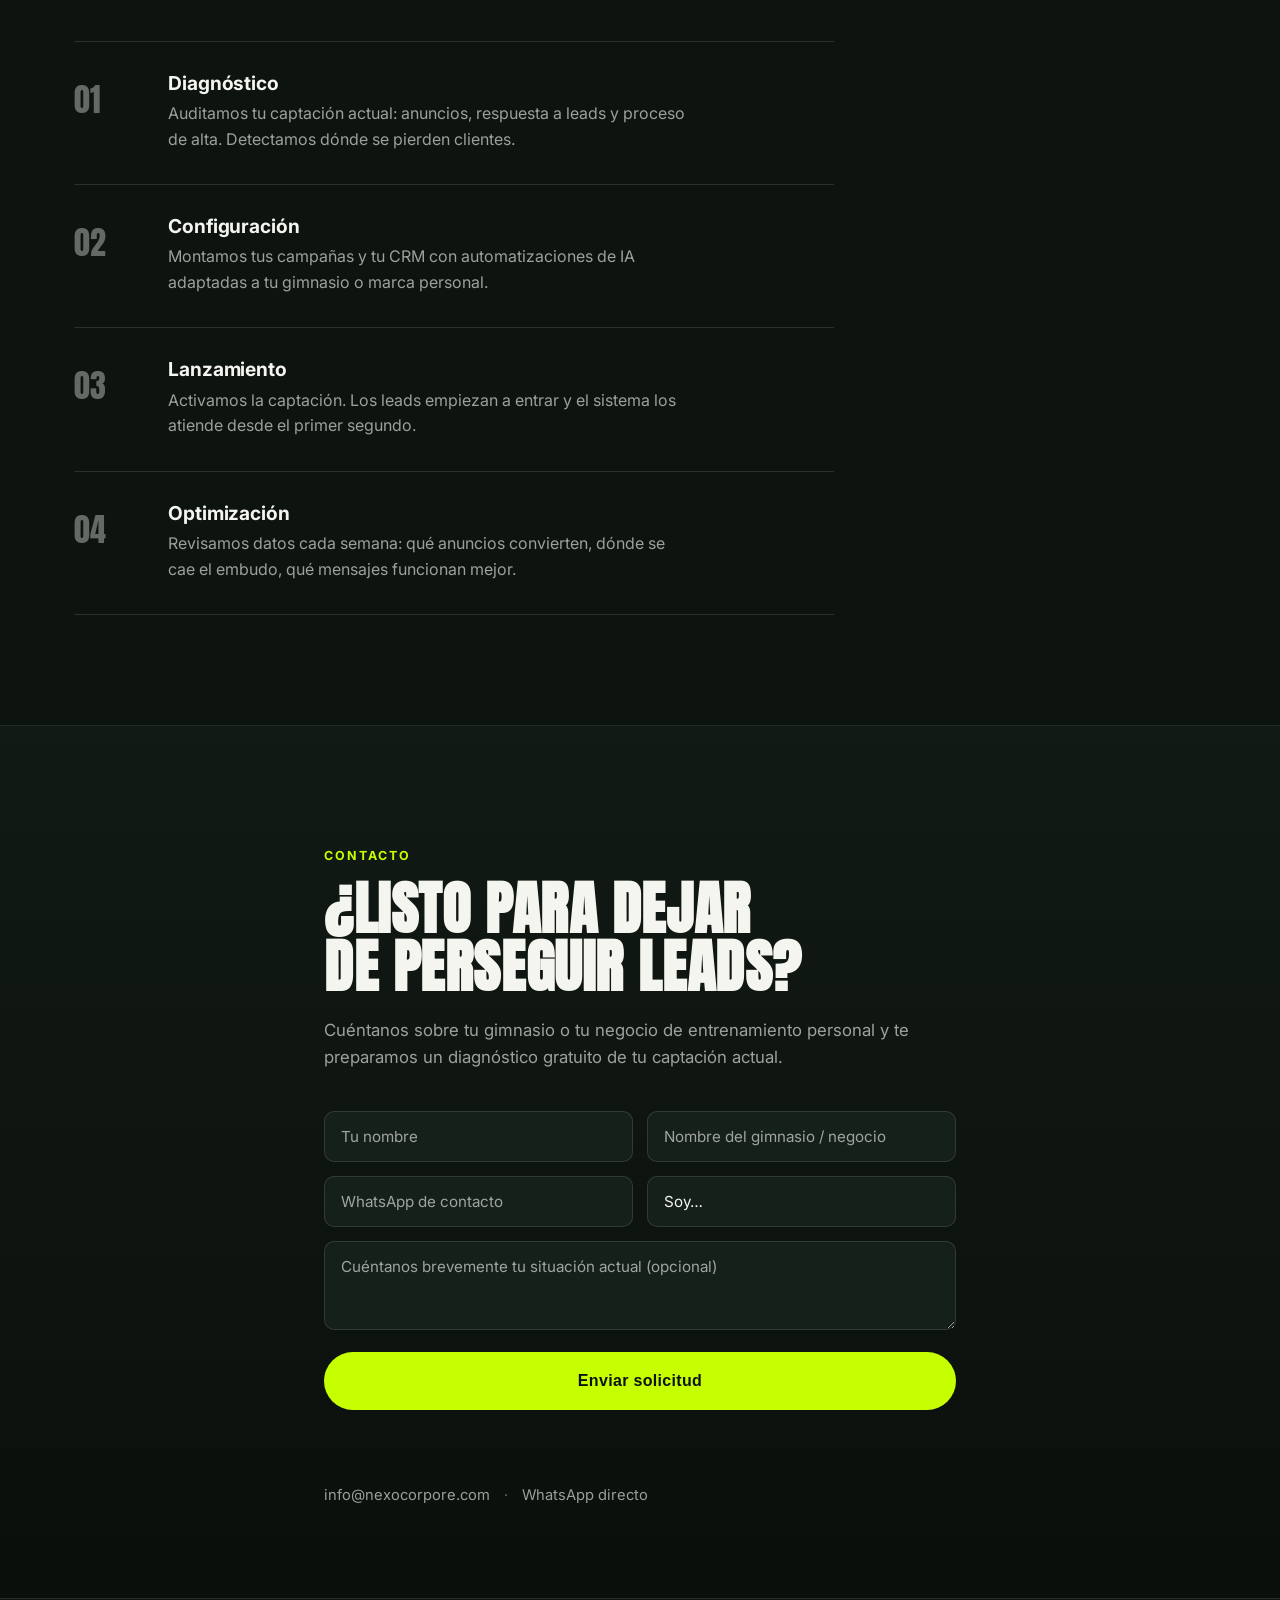
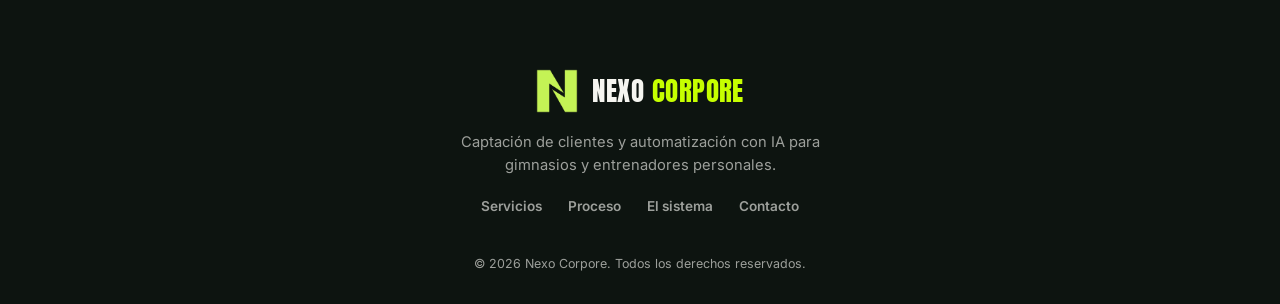
==== commit 9bab0b5a: "Arreglar banner: evitar hueco en pantallas anchas y que empiece limpio al entrar en vista" ====
--- a/index.html
+++ b/index.html
@@ -100,8 +100,8 @@
   <!-- MARQUEE -->
   <div class="marquee" aria-hidden="true">
     <div class="marquee-track">
-      <span>CAPTACIÓN&nbsp;&nbsp;&#9670;&nbsp;&nbsp;AUTOMATIZACIÓN&nbsp;&nbsp;&#9670;&nbsp;&nbsp;INTELIGENCIA ARTIFICIAL&nbsp;&nbsp;&#9670;&nbsp;&nbsp;GIMNASIOS&nbsp;&nbsp;&#9670;&nbsp;&nbsp;ENTRENADORES PERSONALES&nbsp;&nbsp;&#9670;&nbsp;&nbsp;</span>
-      <span>CAPTACIÓN&nbsp;&nbsp;&#9670;&nbsp;&nbsp;AUTOMATIZACIÓN&nbsp;&nbsp;&#9670;&nbsp;&nbsp;INTELIGENCIA ARTIFICIAL&nbsp;&nbsp;&#9670;&nbsp;&nbsp;GIMNASIOS&nbsp;&nbsp;&#9670;&nbsp;&nbsp;ENTRENADORES PERSONALES&nbsp;&nbsp;&#9670;&nbsp;&nbsp;</span>
+      <span>GIMNASIOS&nbsp;&nbsp;&#9670;&nbsp;&nbsp;ENTRENADORES PERSONALES&nbsp;&nbsp;&#9670;&nbsp;&nbsp;CROSSFIT&nbsp;&nbsp;&#9670;&nbsp;&nbsp;FITNESS&nbsp;&nbsp;&#9670;&nbsp;&nbsp;GIMNASIOS&nbsp;&nbsp;&#9670;&nbsp;&nbsp;ENTRENADORES PERSONALES&nbsp;&nbsp;&#9670;&nbsp;&nbsp;CROSSFIT&nbsp;&nbsp;&#9670;&nbsp;&nbsp;FITNESS&nbsp;&nbsp;&#9670;&nbsp;&nbsp;GIMNASIOS&nbsp;&nbsp;&#9670;&nbsp;&nbsp;ENTRENADORES PERSONALES&nbsp;&nbsp;&#9670;&nbsp;&nbsp;CROSSFIT&nbsp;&nbsp;&#9670;&nbsp;&nbsp;FITNESS&nbsp;&nbsp;&#9670;&nbsp;&nbsp;GIMNASIOS&nbsp;&nbsp;&#9670;&nbsp;&nbsp;ENTRENADORES PERSONALES&nbsp;&nbsp;&#9670;&nbsp;&nbsp;CROSSFIT&nbsp;&nbsp;&#9670;&nbsp;&nbsp;FITNESS&nbsp;&nbsp;&#9670;&nbsp;&nbsp;GIMNASIOS&nbsp;&nbsp;&#9670;&nbsp;&nbsp;ENTRENADORES PERSONALES&nbsp;&nbsp;&#9670;&nbsp;&nbsp;CROSSFIT&nbsp;&nbsp;&#9670;&nbsp;&nbsp;FITNESS&nbsp;&nbsp;&#9670;&nbsp;&nbsp;GIMNASIOS&nbsp;&nbsp;&#9670;&nbsp;&nbsp;ENTRENADORES PERSONALES&nbsp;&nbsp;&#9670;&nbsp;&nbsp;CROSSFIT&nbsp;&nbsp;&#9670;&nbsp;&nbsp;FITNESS&nbsp;&nbsp;&#9670;&nbsp;&nbsp;</span>
+      <span>GIMNASIOS&nbsp;&nbsp;&#9670;&nbsp;&nbsp;ENTRENADORES PERSONALES&nbsp;&nbsp;&#9670;&nbsp;&nbsp;CROSSFIT&nbsp;&nbsp;&#9670;&nbsp;&nbsp;FITNESS&nbsp;&nbsp;&#9670;&nbsp;&nbsp;GIMNASIOS&nbsp;&nbsp;&#9670;&nbsp;&nbsp;ENTRENADORES PERSONALES&nbsp;&nbsp;&#9670;&nbsp;&nbsp;CROSSFIT&nbsp;&nbsp;&#9670;&nbsp;&nbsp;FITNESS&nbsp;&nbsp;&#9670;&nbsp;&nbsp;GIMNASIOS&nbsp;&nbsp;&#9670;&nbsp;&nbsp;ENTRENADORES PERSONALES&nbsp;&nbsp;&#9670;&nbsp;&nbsp;CROSSFIT&nbsp;&nbsp;&#9670;&nbsp;&nbsp;FITNESS&nbsp;&nbsp;&#9670;&nbsp;&nbsp;GIMNASIOS&nbsp;&nbsp;&#9670;&nbsp;&nbsp;ENTRENADORES PERSONALES&nbsp;&nbsp;&#9670;&nbsp;&nbsp;CROSSFIT&nbsp;&nbsp;&#9670;&nbsp;&nbsp;FITNESS&nbsp;&nbsp;&#9670;&nbsp;&nbsp;GIMNASIOS&nbsp;&nbsp;&#9670;&nbsp;&nbsp;ENTRENADORES PERSONALES&nbsp;&nbsp;&#9670;&nbsp;&nbsp;CROSSFIT&nbsp;&nbsp;&#9670;&nbsp;&nbsp;FITNESS&nbsp;&nbsp;&#9670;&nbsp;&nbsp;GIMNASIOS&nbsp;&nbsp;&#9670;&nbsp;&nbsp;ENTRENADORES PERSONALES&nbsp;&nbsp;&#9670;&nbsp;&nbsp;CROSSFIT&nbsp;&nbsp;&#9670;&nbsp;&nbsp;FITNESS&nbsp;&nbsp;&#9670;&nbsp;&nbsp;</span>
     </div>
   </div>
 
--- a/css/styles.css
+++ b/css/styles.css
@@ -193,7 +193,8 @@
   transform:rotate(-1.2deg); margin:-14px 0 60px;
   border-top:2px solid #0D1410; border-bottom:2px solid #0D1410;
 }
-.marquee-track{ display:inline-flex; animation:marquee 26s linear infinite; }
+.marquee-track{ display:inline-flex; animation:marquee 26s linear infinite; animation-play-state:paused; }
+.marquee.in-view .marquee-track{ animation-play-state:running; }
 .marquee-track span{
   font-family:var(--f-display); text-transform:uppercase;
   font-size:1.15rem; letter-spacing:.03em; padding-right:0;
@@ -371,7 +372,7 @@
 @media (prefers-reduced-motion: reduce){
   html{ scroll-behavior:auto; }
   .reveal{ transition:none; opacity:1; transform:none; }
-  .marquee-track{ animation:none; }
+  .marquee-track{ animation:none !important; }
   .scroll-cue span::after{ animation:none; }
   .btn:hover, .service-card:hover{ transform:none; }
 }
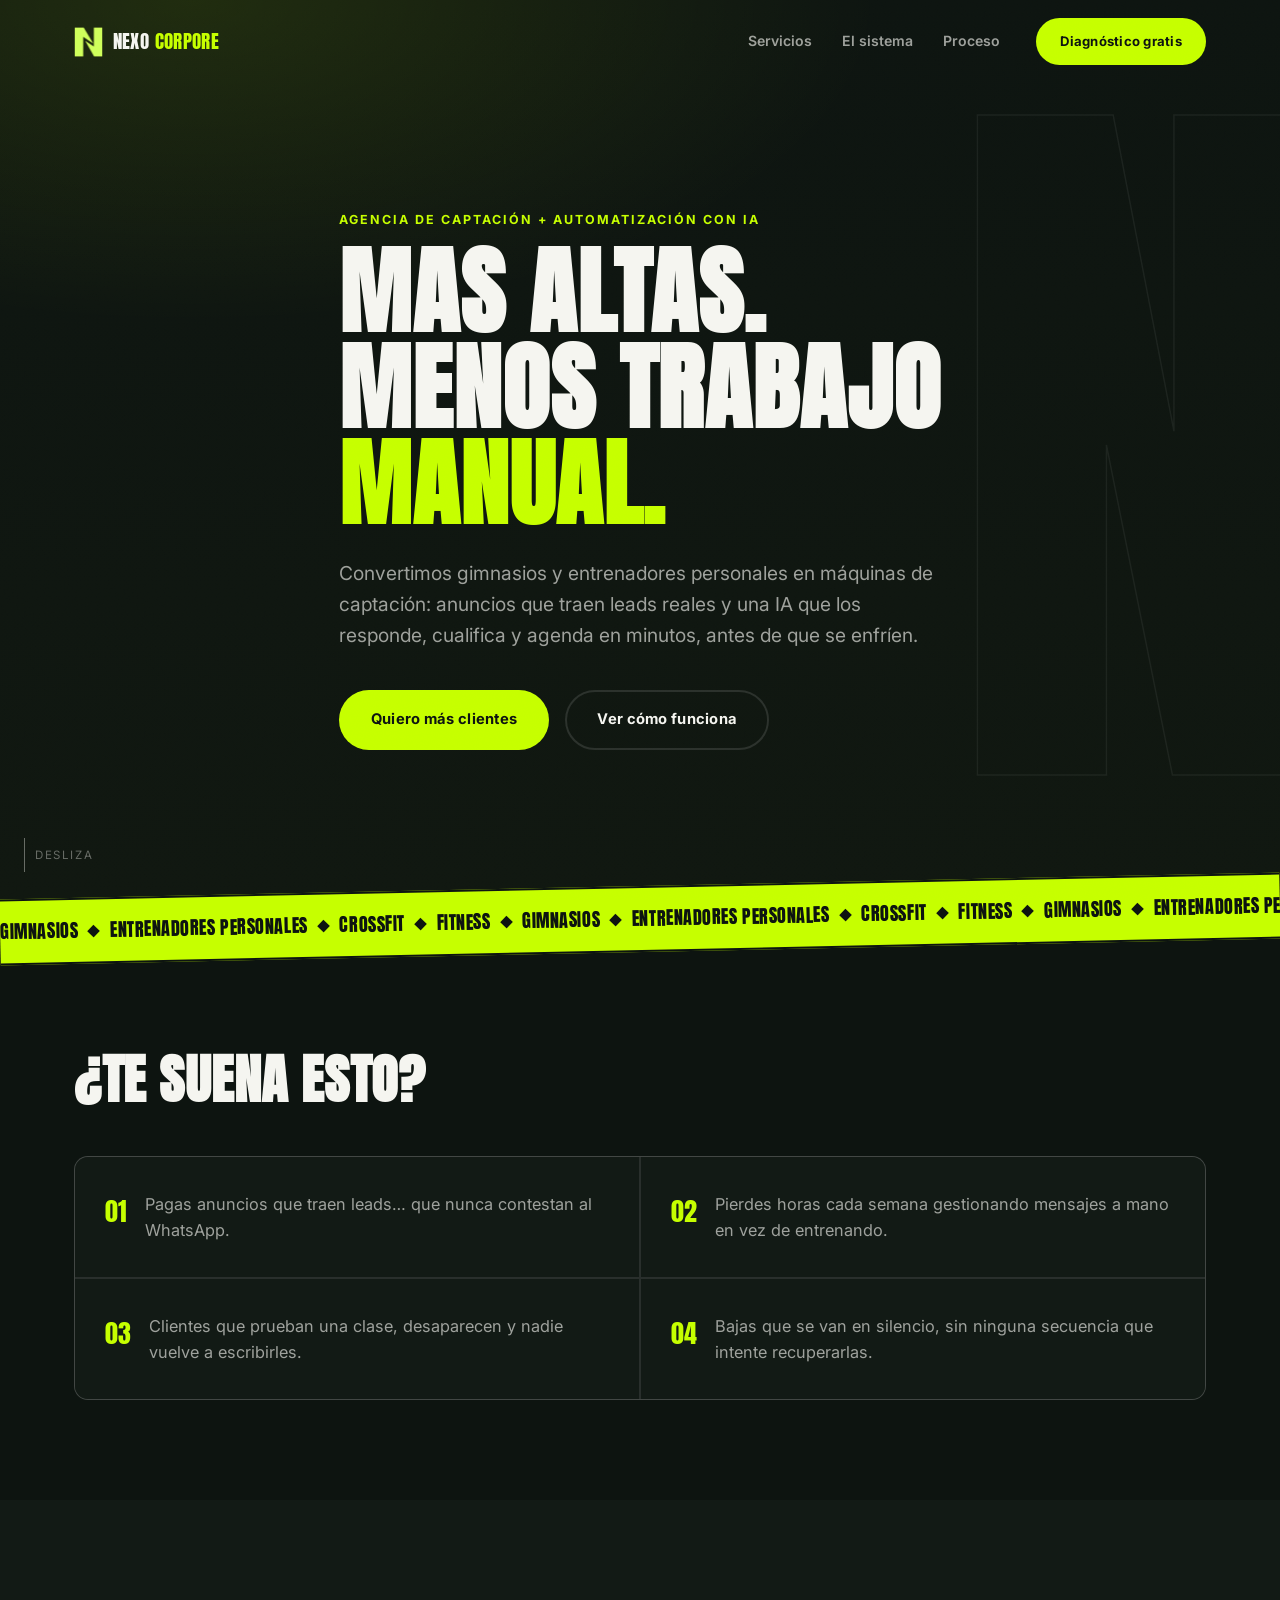
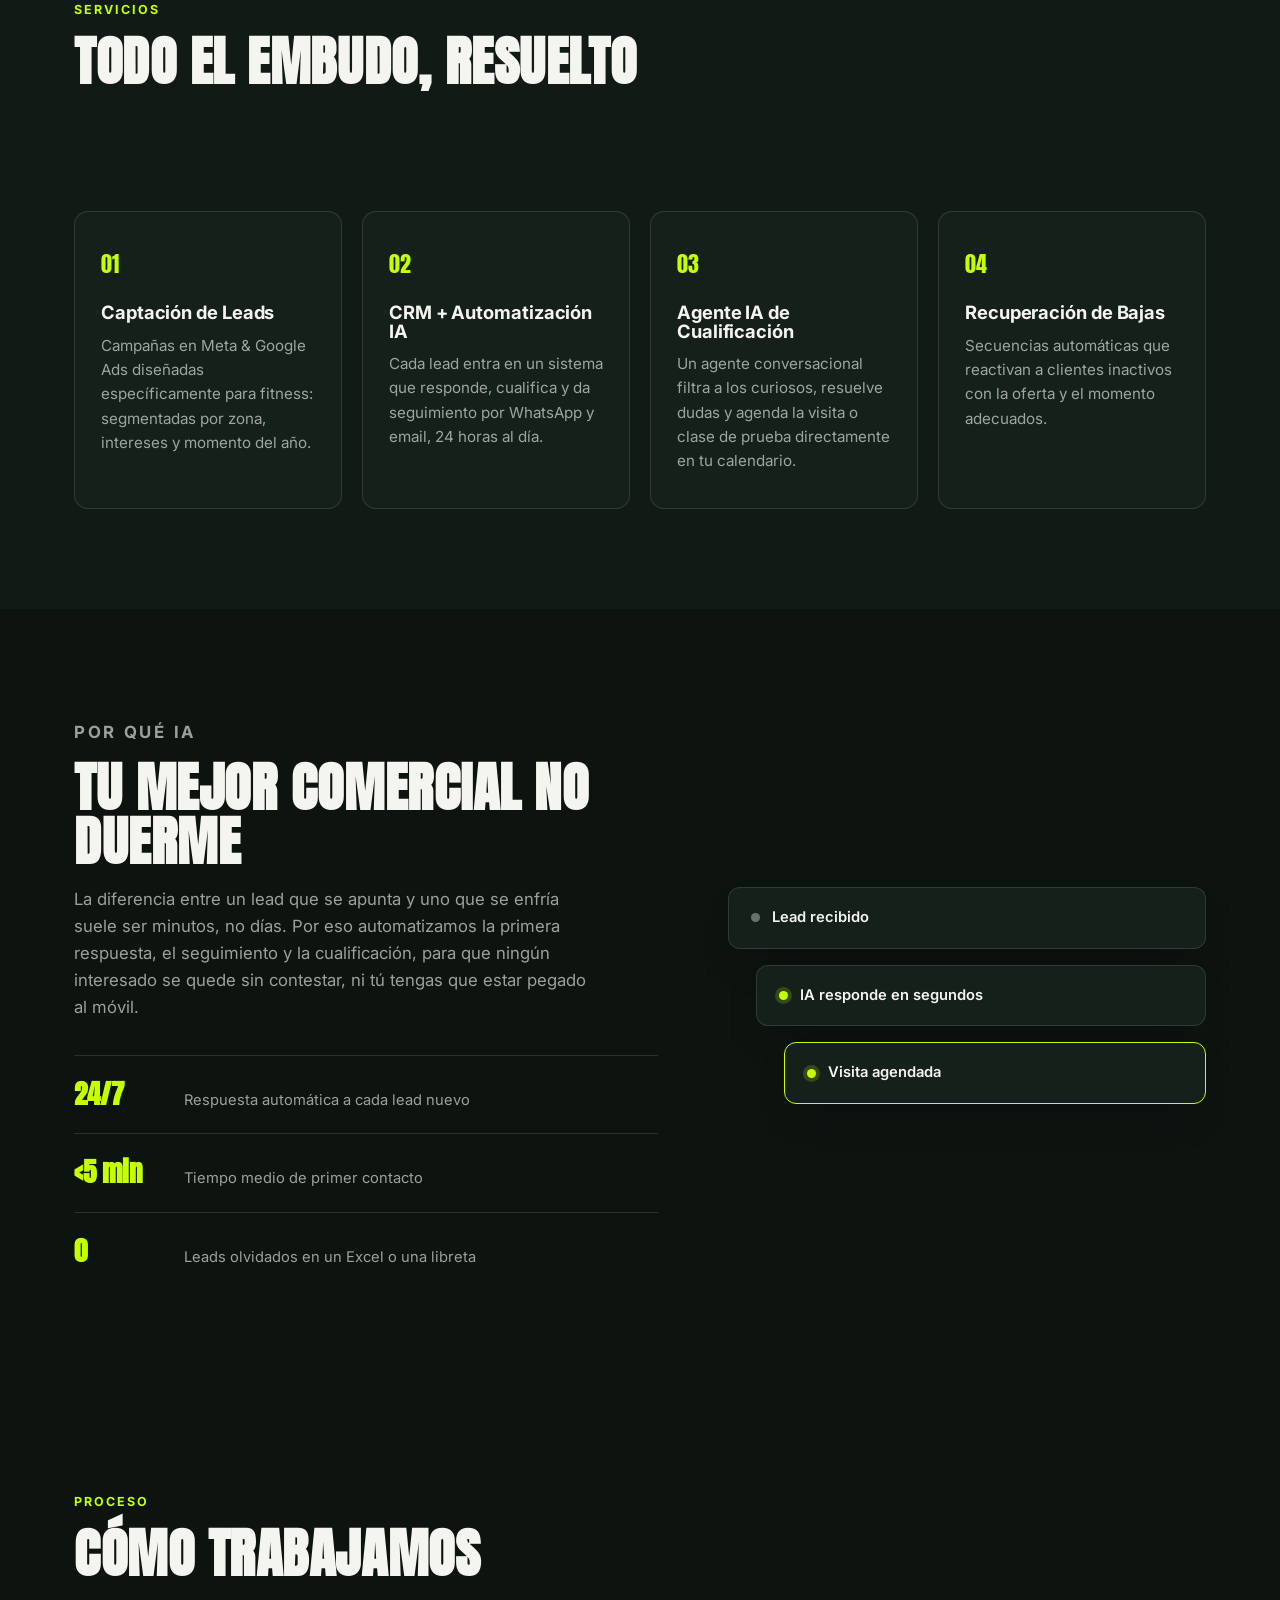
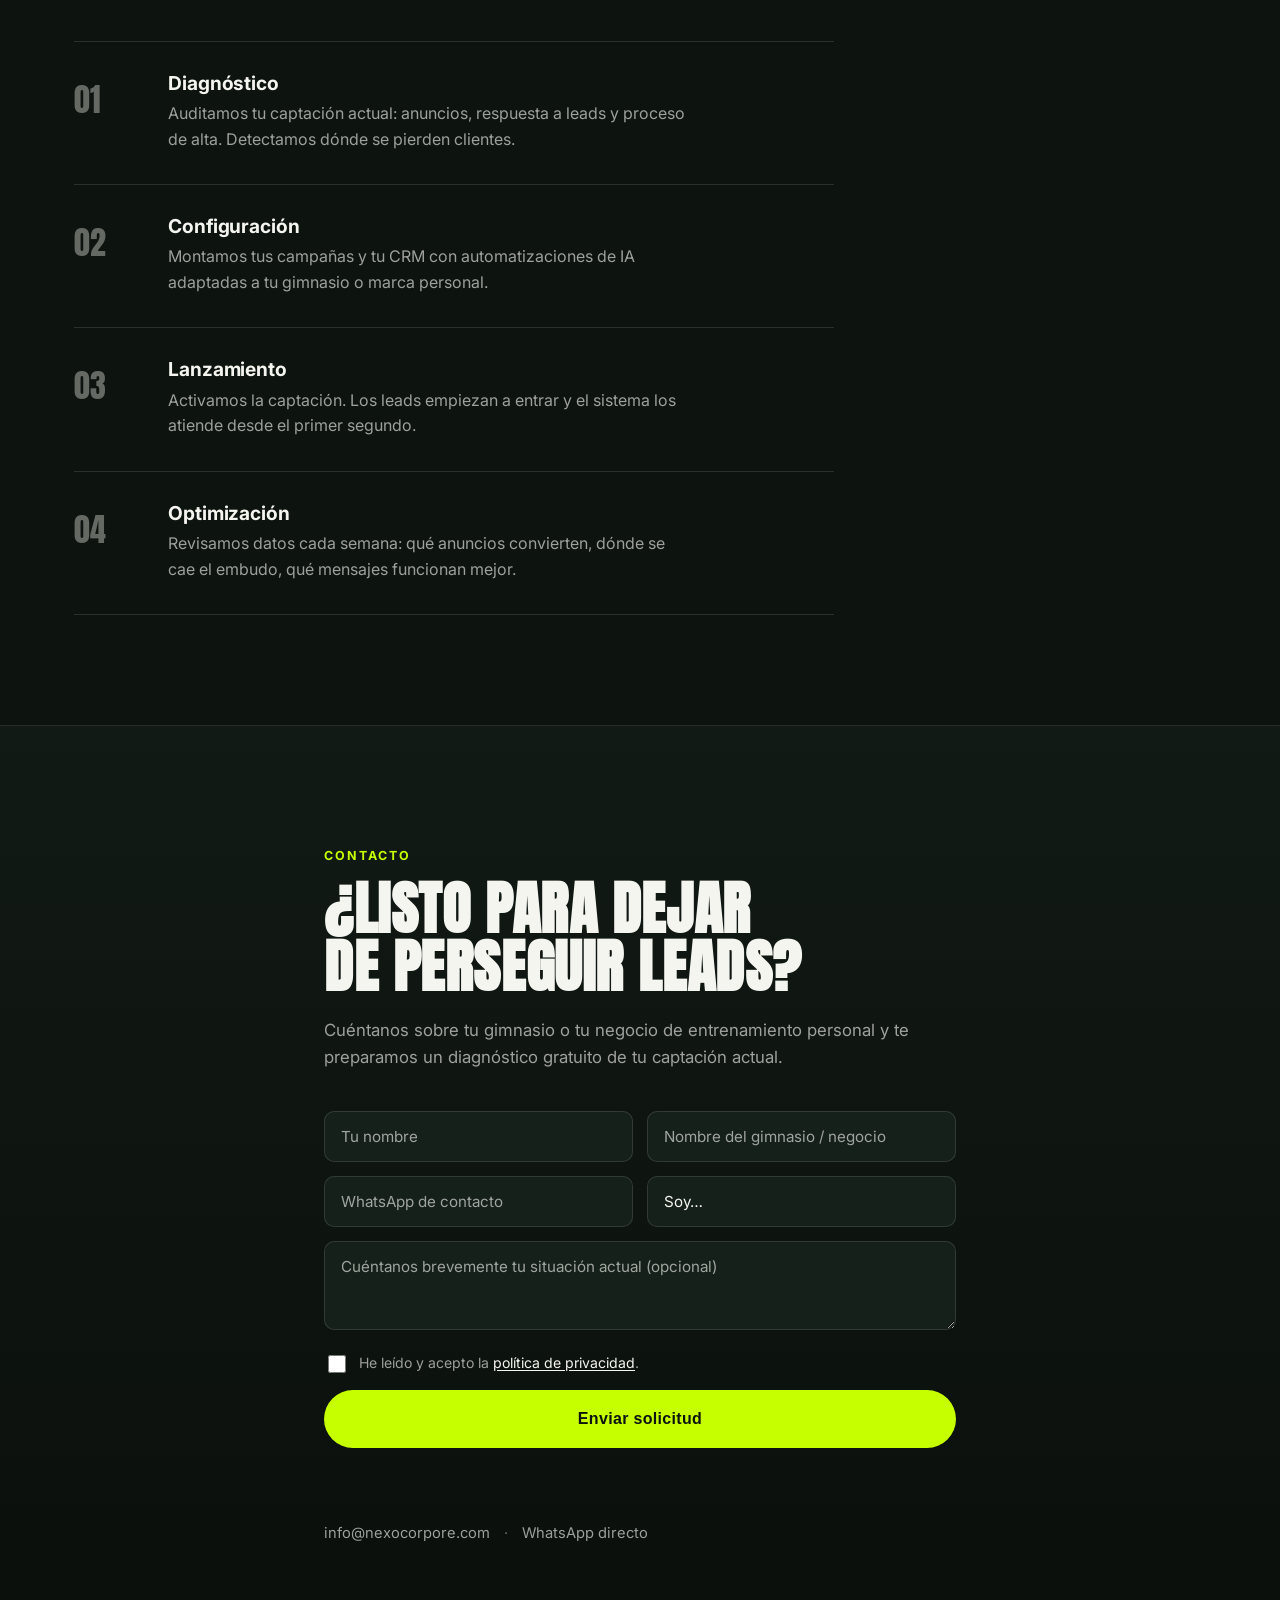
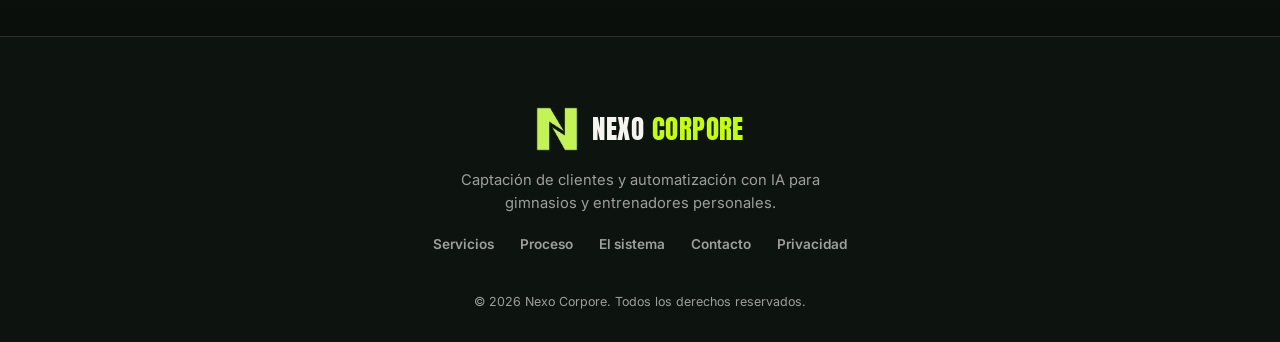
==== commit c4a17962: "Anadir politica de privacidad y checkbox de consentimiento en el formulario Co-Authored-By: Claude S" ====
--- a/index.html
+++ b/index.html
@@ -272,6 +272,12 @@
           <label for="fMensaje" class="sr-only">Cuéntanos brevemente tu situación actual (opcional)</label>
           <textarea id="fMensaje" name="mensaje" rows="3" placeholder="Cuéntanos brevemente tu situación actual (opcional)"></textarea>
         </div>
+        <div class="field-checkbox">
+          <input type="checkbox" id="fConsentimiento" name="consentimiento" value="Sí" required>
+          <label for="fConsentimiento">
+            He leído y acepto la <a href="privacidad.html" target="_blank" rel="noopener">política de privacidad</a>.
+          </label>
+        </div>
         <input type="hidden" name="_subject" value="Nueva solicitud de diagnóstico — Nexo Corpore">
         <input type="text" name="_gotcha" class="sr-only" tabindex="-1" autocomplete="off">
         <button type="submit" class="btn btn-accent btn-wide">Enviar solicitud</button>
@@ -300,6 +306,7 @@
       <a href="#proceso">Proceso</a>
       <a href="#sistema">El sistema</a>
       <a href="#contacto">Contacto</a>
+      <a href="privacidad.html">Privacidad</a>
     </nav>
     <p class="footer-copy">&copy; <span id="year"></span> Nexo Corpore. Todos los derechos reservados.</p>
   </div>
--- a/css/styles.css
+++ b/css/styles.css
@@ -340,9 +340,31 @@
 .form-msg{ min-height:1.4em; margin:14px 0 0; font-size:.92rem; font-weight:600; }
 .form-msg.success{ color:var(--accent); }
 .form-msg.error{ color:#ff8a5c; }
+
+.field-checkbox{ display:flex; align-items:flex-start; gap:10px; }
+.field-checkbox input{ width:18px; height:18px; margin-top:3px; accent-color:var(--accent); flex-shrink:0; cursor:pointer; }
+.field-checkbox label{ color:var(--muted); font-size:.88rem; line-height:1.5; }
+.field-checkbox label a{ color:var(--light); text-decoration:underline; text-underline-offset:2px; }
+.field-checkbox label a:hover{ color:var(--accent); }
 .contact-alt{ color:var(--muted); font-size:.92rem; }
 .contact-alt a:hover{ color:var(--accent); }
 .contact-alt .sep{ margin:0 10px; color:var(--muted-2); }
+
+/* ---------- Legal pages ---------- */
+.legal{ padding:160px 24px 100px; max-width:760px; }
+.legal-title{ font-size:clamp(2rem, 5vw, 3rem); color:var(--light); margin-bottom:10px; }
+.legal-updated{ color:var(--muted-2); font-size:.88rem; margin:0 0 50px; }
+.legal-content h2{
+  font-family:var(--f-body); font-weight:700; text-transform:none; letter-spacing:0;
+  font-size:1.2rem; color:var(--accent); margin:40px 0 14px;
+}
+.legal-content h2:first-child{ margin-top:0; }
+.legal-content p{ color:var(--muted); line-height:1.7; margin:0 0 16px; }
+.legal-content ul{ margin:0 0 16px; padding-left:22px; list-style:disc; }
+.legal-content li{ color:var(--muted); line-height:1.7; margin-bottom:6px; }
+.legal-content a{ color:var(--light); text-decoration:underline; text-underline-offset:2px; }
+.legal-content a:hover{ color:var(--accent); }
+.legal-content strong{ color:var(--light); }
 
 /* ---------- Footer ---------- */
 .site-footer{ padding:70px 0 30px; border-top:1px solid var(--line); }
